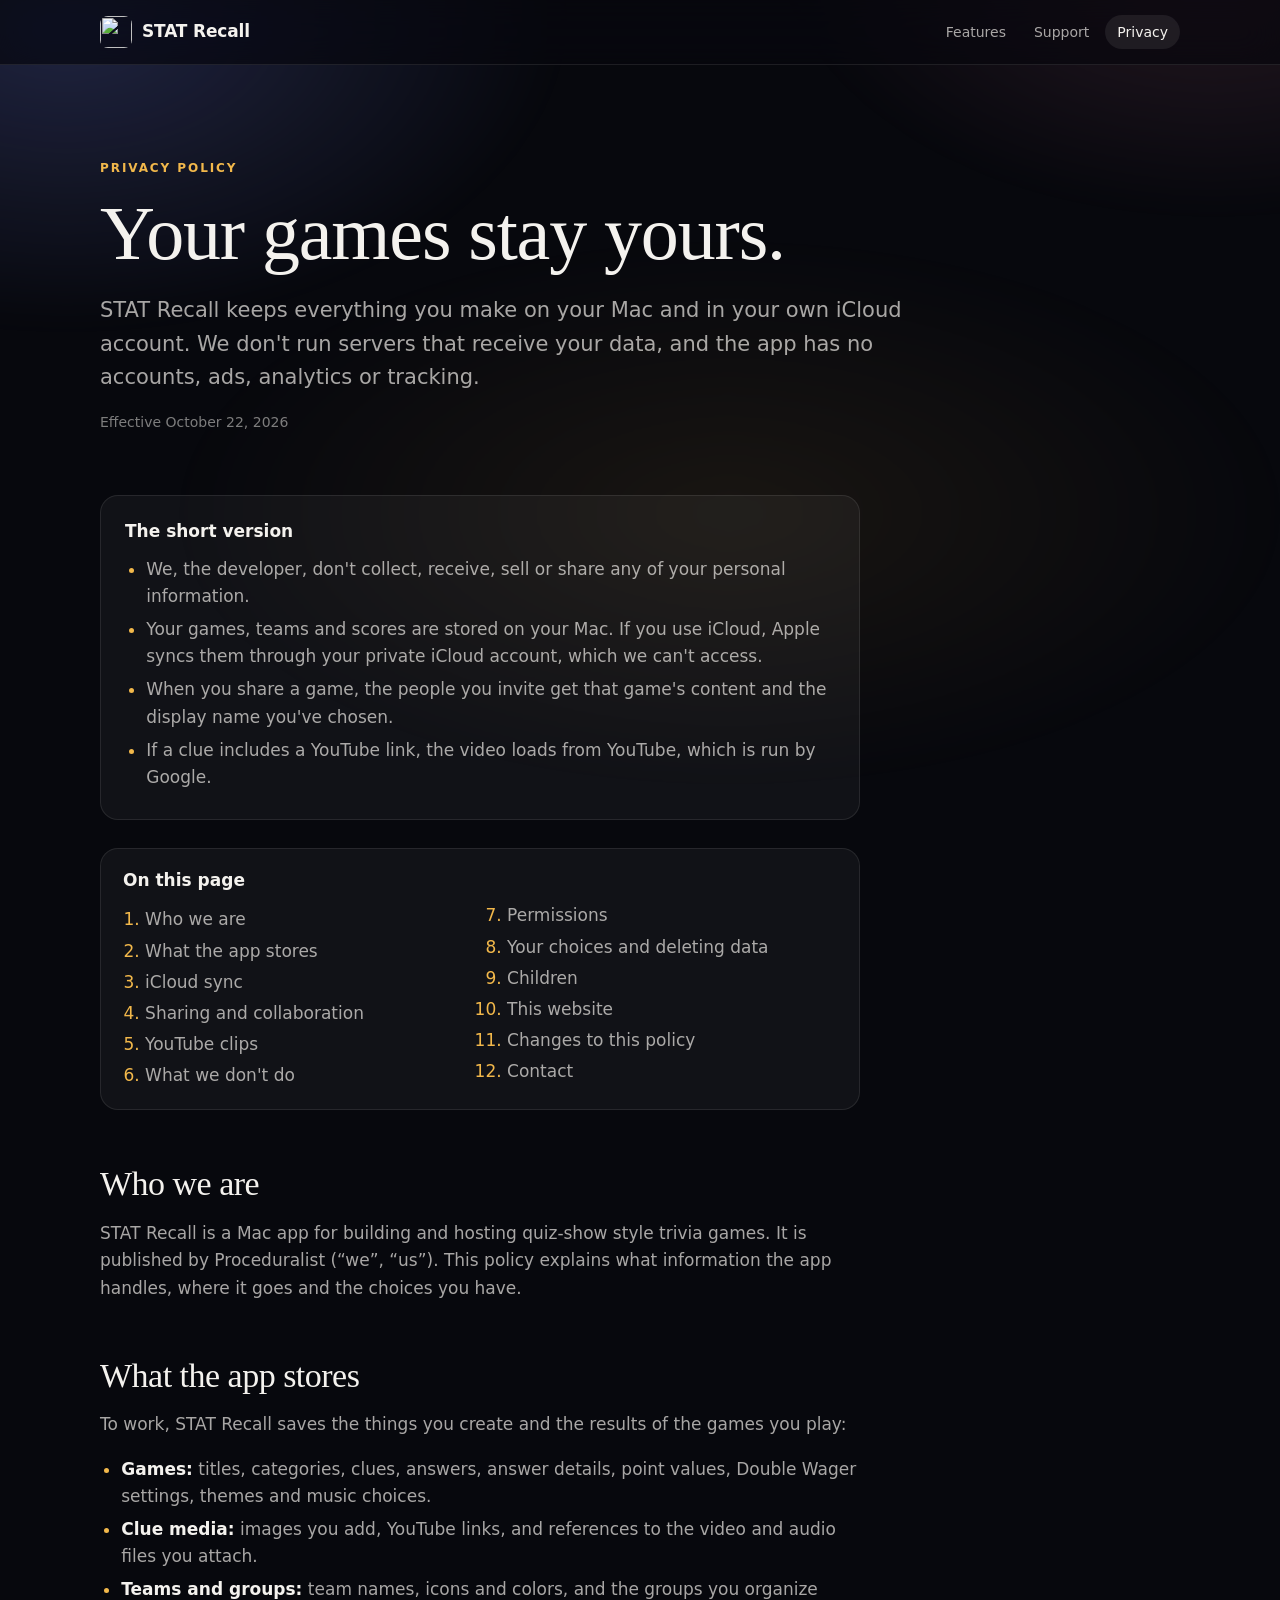
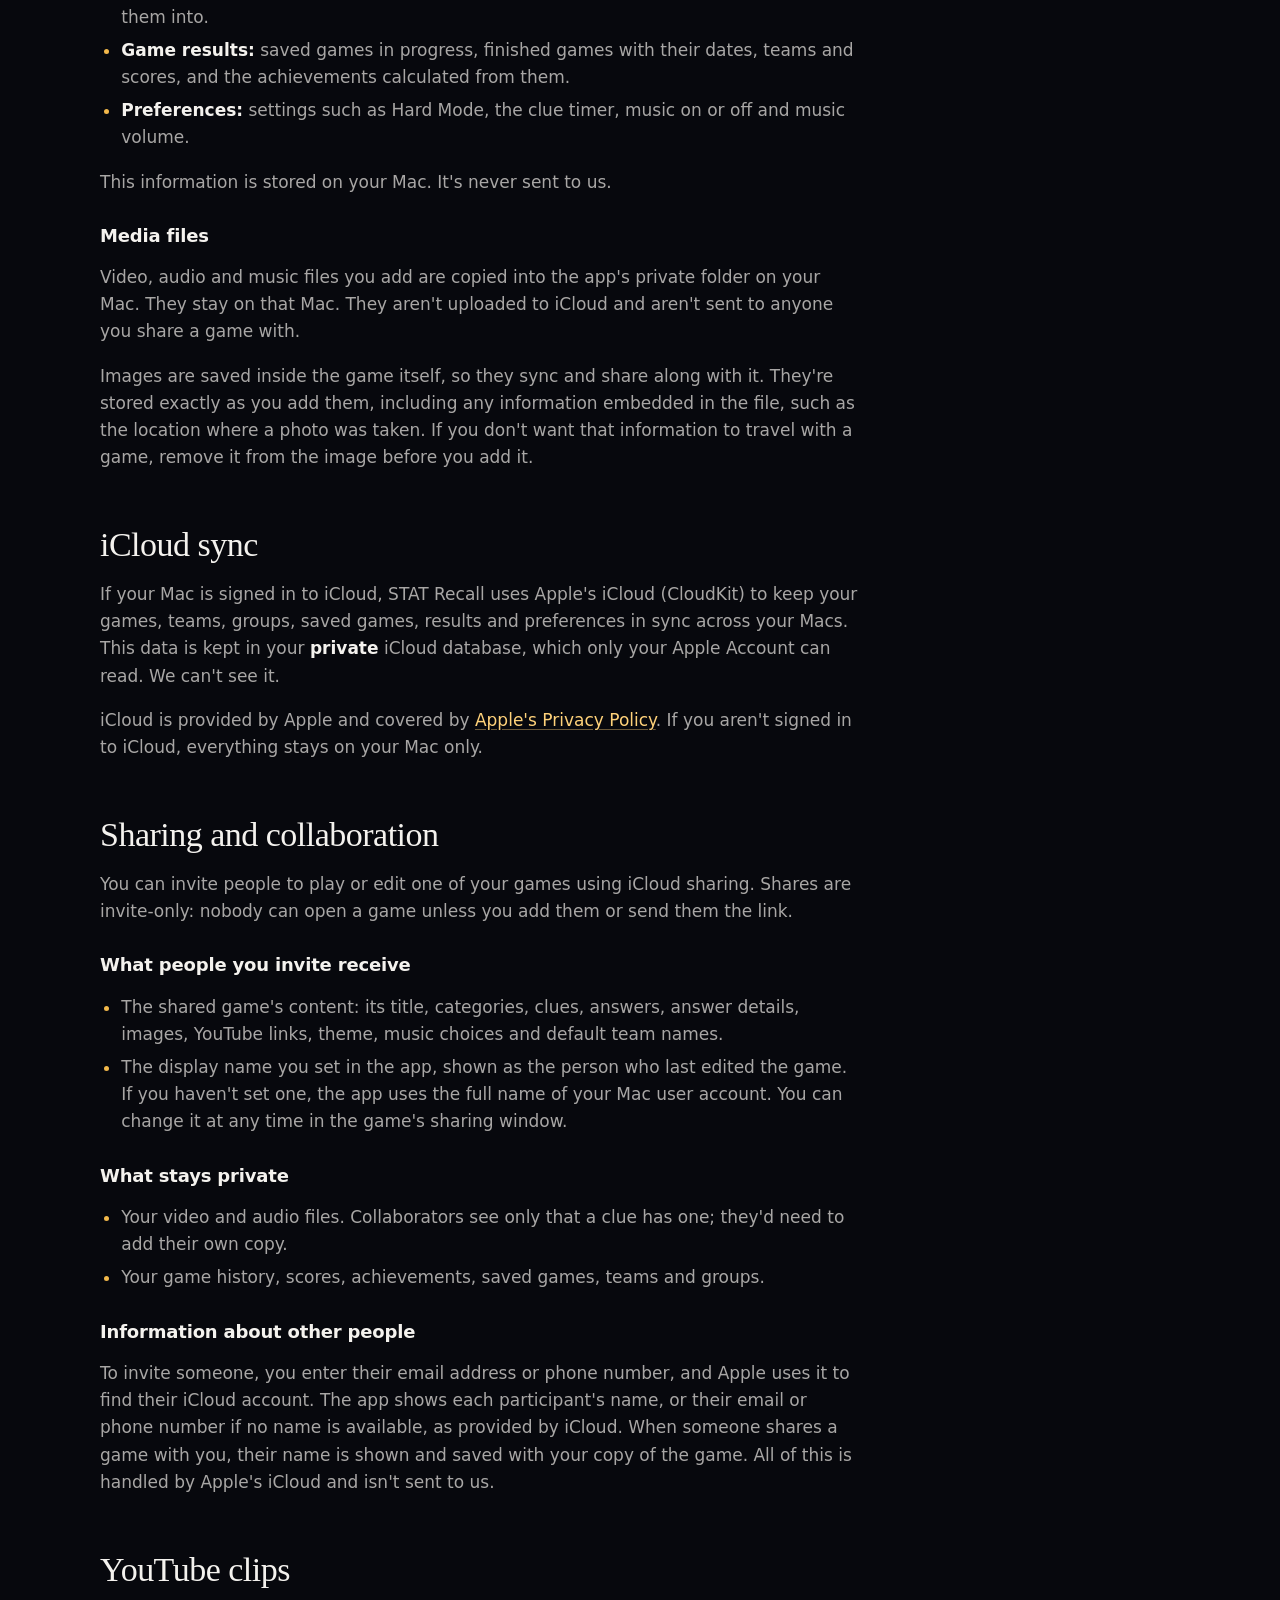
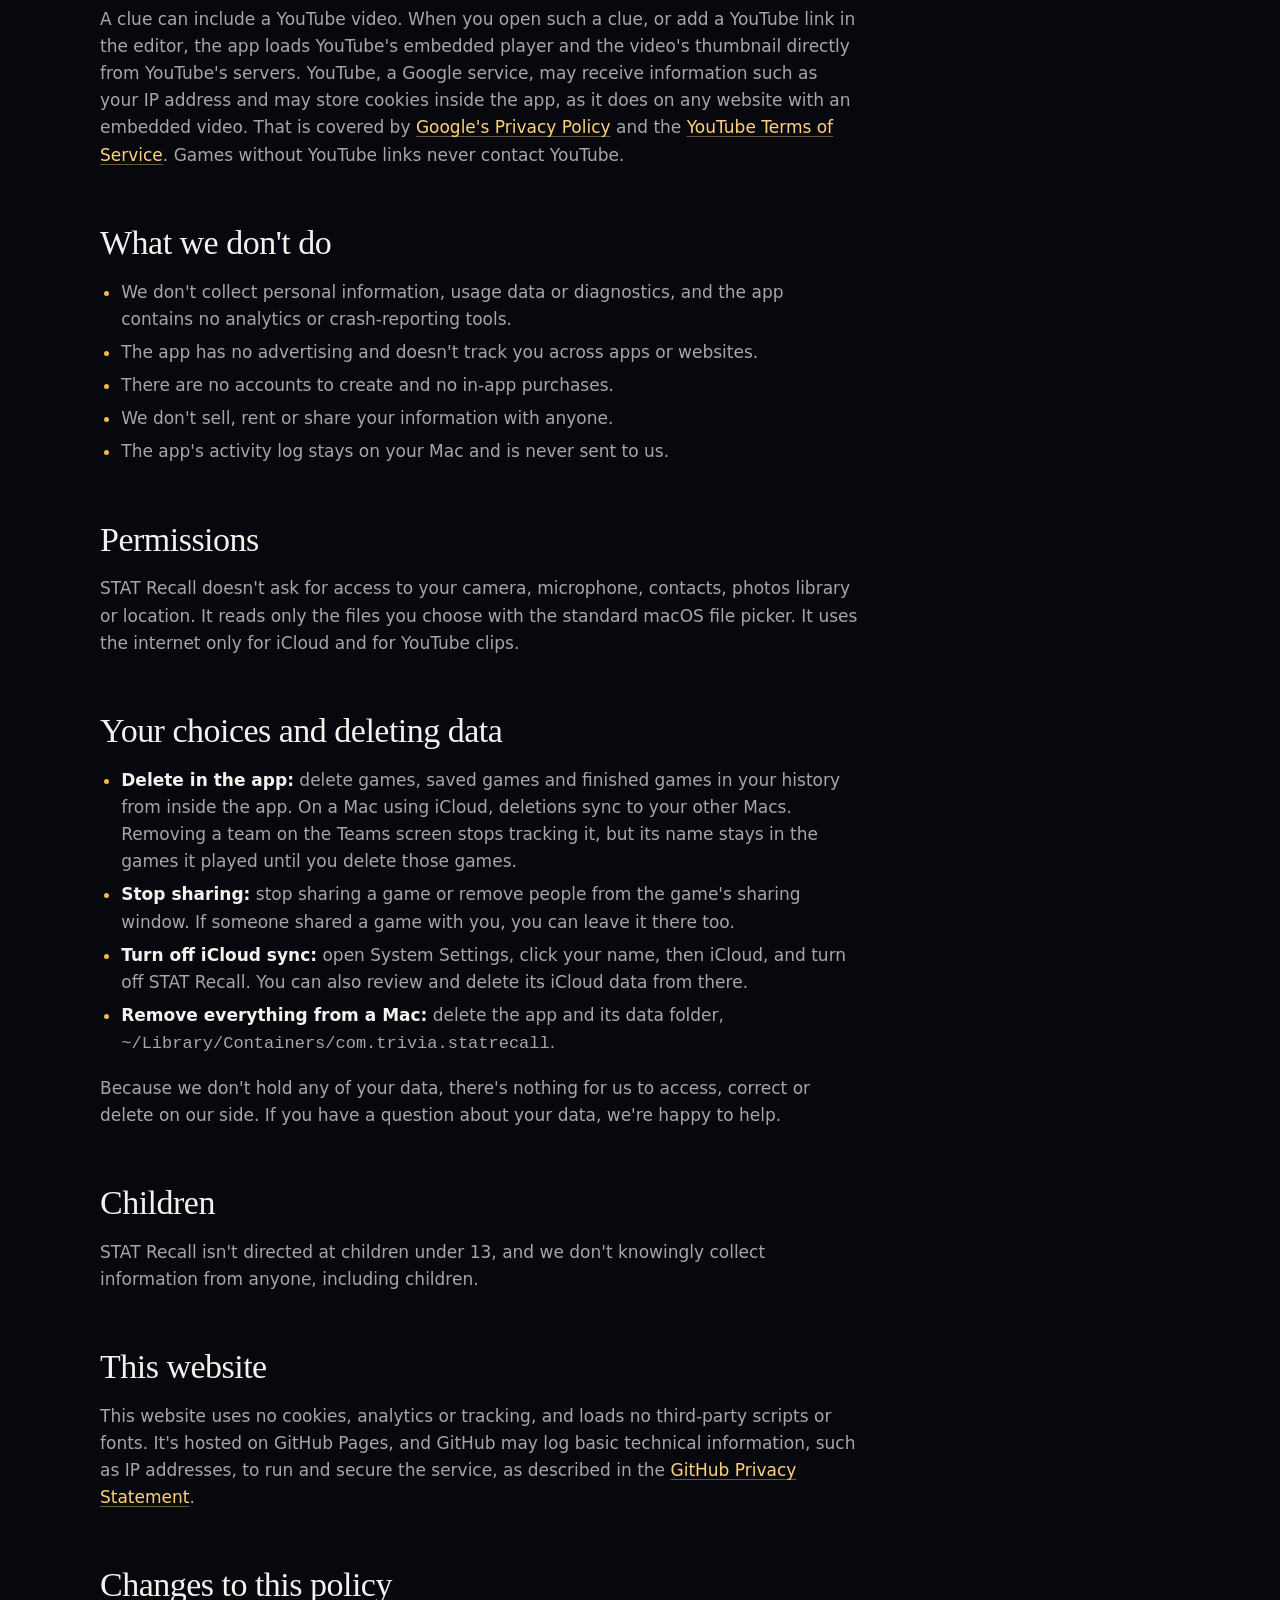
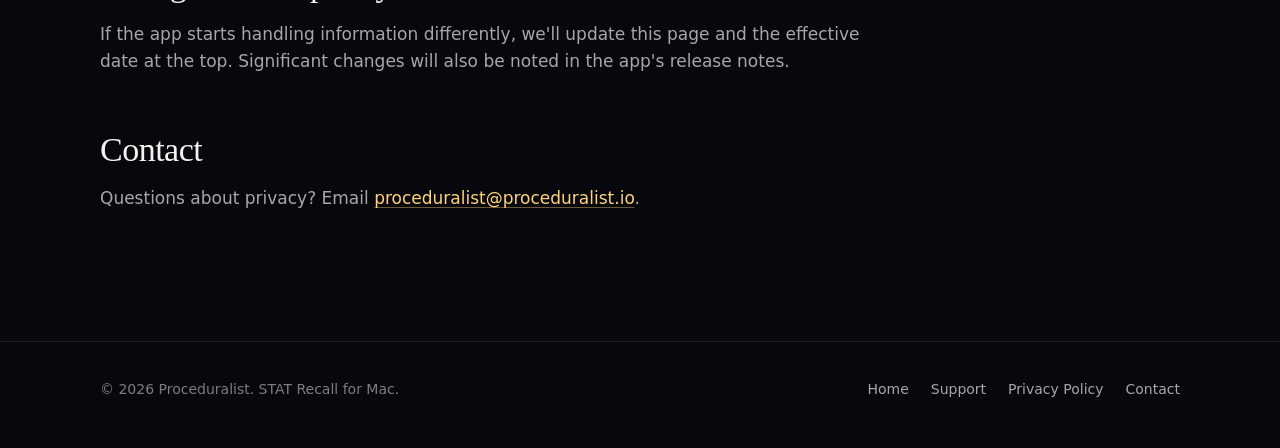
==== privacy.html @ 4f6326bd "Add files via upload" ====
<!doctype html>
<html lang="en">
<head>
  <meta charset="utf-8">
  <meta name="viewport" content="width=device-width, initial-scale=1">
  <title>Privacy Policy · STAT Recall</title>
  <meta name="description" content="How STAT Recall handles your games, teams and scores: stored on your Mac and in your own iCloud account, with no accounts, ads, analytics or tracking.">
  <meta name="theme-color" content="#07080d">
  <link rel="icon" href="images/icon-64.jpg" type="image/jpeg">
  <link rel="apple-touch-icon" href="images/icon-256.jpg">
  <link rel="stylesheet" href="styles.css">
</head>
<body>
  <a class="skip-link" href="#main">Skip to content</a>

  <header class="site-header">
    <div class="wrap">
      <a class="brand" href="index.html"><img src="images/icon-64.jpg" alt="" width="32" height="32">STAT Recall</a>
      <nav class="site-nav" aria-label="Main">
        <a class="nav-optional" href="index.html#features">Features</a>
        <a href="support.html">Support</a>
        <a href="privacy.html" aria-current="page">Privacy</a>
      </nav>
    </div>
  </header>

  <main id="main">
    <div class="wrap doc-hero">
      <p class="eyebrow">Privacy Policy</p>
      <h1>Your games stay yours.</h1>
      <p class="lede">STAT Recall keeps everything you make on your Mac and in your own iCloud account. We don't run servers that receive your data, and the app has no accounts, ads, analytics or tracking.</p>
      <p class="updated">Effective October 22, 2026</p>
    </div>

    <div class="wrap">
      <article class="doc">
        <div class="panel summary-box">
          <strong>The short version</strong>
          <ul>
            <li>We, the developer, don't collect, receive, sell or share any of your personal information.</li>
            <li>Your games, teams and scores are stored on your Mac. If you use iCloud, Apple syncs them through your private iCloud account, which we can't access.</li>
            <li>When you share a game, the people you invite get that game's content and the display name you've chosen.</li>
            <li>If a clue includes a YouTube link, the video loads from YouTube, which is run by Google.</li>
          </ul>
        </div>

        <nav class="panel toc" aria-label="On this page">
          <strong>On this page</strong>
          <ol>
            <li><a href="#who">Who we are</a></li>
            <li><a href="#stored">What the app stores</a></li>
            <li><a href="#icloud">iCloud sync</a></li>
            <li><a href="#sharing">Sharing and collaboration</a></li>
            <li><a href="#youtube">YouTube clips</a></li>
            <li><a href="#not-collected">What we don't do</a></li>
            <li><a href="#permissions">Permissions</a></li>
            <li><a href="#control">Your choices and deleting data</a></li>
            <li><a href="#children">Children</a></li>
            <li><a href="#website">This website</a></li>
            <li><a href="#changes">Changes to this policy</a></li>
            <li><a href="#contact">Contact</a></li>
          </ol>
        </nav>

        <h2 id="who">Who we are</h2>
        <p>STAT Recall is a Mac app for building and hosting quiz-show style trivia games. It is published by Proceduralist (“we”, “us”). This policy explains what information the app handles, where it goes and the choices you have.</p>

        <h2 id="stored">What the app stores</h2>
        <p>To work, STAT Recall saves the things you create and the results of the games you play:</p>
        <ul>
          <li><strong>Games:</strong> titles, categories, clues, answers, answer details, point values, Double Wager settings, themes and music choices.</li>
          <li><strong>Clue media:</strong> images you add, YouTube links, and references to the video and audio files you attach.</li>
          <li><strong>Teams and groups:</strong> team names, icons and colors, and the groups you organize them into.</li>
          <li><strong>Game results:</strong> saved games in progress, finished games with their dates, teams and scores, and the achievements calculated from them.</li>
          <li><strong>Preferences:</strong> settings such as Hard Mode, the clue timer, music on or off and music volume.</li>
        </ul>
        <p>This information is stored on your Mac. It's never sent to us.</p>

        <h3>Media files</h3>
        <p>Video, audio and music files you add are copied into the app's private folder on your Mac. They stay on that Mac. They aren't uploaded to iCloud and aren't sent to anyone you share a game with.</p>
        <p>Images are saved inside the game itself, so they sync and share along with it. They're stored exactly as you add them, including any information embedded in the file, such as the location where a photo was taken. If you don't want that information to travel with a game, remove it from the image before you add it.</p>

        <h2 id="icloud">iCloud sync</h2>
        <p>If your Mac is signed in to iCloud, STAT Recall uses Apple's iCloud (CloudKit) to keep your games, teams, groups, saved games, results and preferences in sync across your Macs. This data is kept in your <strong>private</strong> iCloud database, which only your Apple Account can read. We can't see it.</p>
        <p>iCloud is provided by Apple and covered by <a href="https://www.apple.com/legal/privacy/" rel="noopener">Apple's Privacy Policy</a>. If you aren't signed in to iCloud, everything stays on your Mac only.</p>

        <h2 id="sharing">Sharing and collaboration</h2>
        <p>You can invite people to play or edit one of your games using iCloud sharing. Shares are invite-only: nobody can open a game unless you add them or send them the link.</p>
        <h3>What people you invite receive</h3>
        <ul>
          <li>The shared game's content: its title, categories, clues, answers, answer details, images, YouTube links, theme, music choices and default team names.</li>
          <li>The display name you set in the app, shown as the person who last edited the game. If you haven't set one, the app uses the full name of your Mac user account. You can change it at any time in the game's sharing window.</li>
        </ul>
        <h3>What stays private</h3>
        <ul>
          <li>Your video and audio files. Collaborators see only that a clue has one; they'd need to add their own copy.</li>
          <li>Your game history, scores, achievements, saved games, teams and groups.</li>
        </ul>
        <h3>Information about other people</h3>
        <p>To invite someone, you enter their email address or phone number, and Apple uses it to find their iCloud account. The app shows each participant's name, or their email or phone number if no name is available, as provided by iCloud. When someone shares a game with you, their name is shown and saved with your copy of the game. All of this is handled by Apple's iCloud and isn't sent to us.</p>

        <h2 id="youtube">YouTube clips</h2>
        <p>A clue can include a YouTube video. When you open such a clue, or add a YouTube link in the editor, the app loads YouTube's embedded player and the video's thumbnail directly from YouTube's servers. YouTube, a Google service, may receive information such as your IP address and may store cookies inside the app, as it does on any website with an embedded video. That is covered by <a href="https://policies.google.com/privacy" rel="noopener">Google's Privacy Policy</a> and the <a href="https://www.youtube.com/t/terms" rel="noopener">YouTube Terms of Service</a>. Games without YouTube links never contact YouTube.</p>

        <h2 id="not-collected">What we don't do</h2>
        <ul>
          <li>We don't collect personal information, usage data or diagnostics, and the app contains no analytics or crash-reporting tools.</li>
          <li>The app has no advertising and doesn't track you across apps or websites.</li>
          <li>There are no accounts to create and no in-app purchases.</li>
          <li>We don't sell, rent or share your information with anyone.</li>
          <li>The app's activity log stays on your Mac and is never sent to us.</li>
        </ul>

        <h2 id="permissions">Permissions</h2>
        <p>STAT Recall doesn't ask for access to your camera, microphone, contacts, photos library or location. It reads only the files you choose with the standard macOS file picker. It uses the internet only for iCloud and for YouTube clips.</p>

        <h2 id="control">Your choices and deleting data</h2>
        <ul>
          <li><strong>Delete in the app:</strong> delete games, saved games and finished games in your history from inside the app. On a Mac using iCloud, deletions sync to your other Macs. Removing a team on the Teams screen stops tracking it, but its name stays in the games it played until you delete those games.</li>
          <li><strong>Stop sharing:</strong> stop sharing a game or remove people from the game's sharing window. If someone shared a game with you, you can leave it there too.</li>
          <li><strong>Turn off iCloud sync:</strong> open System Settings, click your name, then iCloud, and turn off STAT Recall. You can also review and delete its iCloud data from there.</li>
          <li><strong>Remove everything from a Mac:</strong> delete the app and its data folder, <code>~/Library/Containers/com.trivia.statrecall</code>.</li>
        </ul>
        <p>Because we don't hold any of your data, there's nothing for us to access, correct or delete on our side. If you have a question about your data, we're happy to help.</p>

        <h2 id="children">Children</h2>
        <p>STAT Recall isn't directed at children under 13, and we don't knowingly collect information from anyone, including children.</p>

        <h2 id="website">This website</h2>
        <p>This website uses no cookies, analytics or tracking, and loads no third-party scripts or fonts. It's hosted on GitHub Pages, and GitHub may log basic technical information, such as IP addresses, to run and secure the service, as described in the <a href="https://docs.github.com/site-policy/privacy-policies/github-general-privacy-statement" rel="noopener">GitHub Privacy Statement</a>.</p>

        <h2 id="changes">Changes to this policy</h2>
        <p>If the app starts handling information differently, we'll update this page and the effective date at the top. Significant changes will also be noted in the app's release notes.</p>

        <h2 id="contact">Contact</h2>
        <p>Questions about privacy? Email <a href="mailto:proceduralist@proceduralist.io">proceduralist@proceduralist.io</a>.</p>
      </article>
    </div>
  </main>

  <footer class="site-footer">
    <div class="wrap">
      <span>© 2026 Proceduralist. STAT Recall for Mac.</span>
      <nav class="footer-links" aria-label="Footer">
        <a href="index.html">Home</a>
        <a href="support.html">Support</a>
        <a href="privacy.html">Privacy Policy</a>
        <a href="mailto:proceduralist@proceduralist.io">Contact</a>
      </nav>
    </div>
  </footer>
</body>
</html>
---- styles.css ----
/* STAT Recall website — shared styles for index.html, privacy.html and support.html.
   "Midnight Glass", the app's own look: a near-black ground, ivory type, gold accents,
   a serif for display moments (New York on Apple devices) and the system sans for text. */

:root {
  --ink: #07080d;
  --ink-raised: #12141c;
  --ink-tile: #10203a;
  --ivory: #f4f2ee;
  --text-2: rgba(244, 242, 238, 0.68);
  --text-3: rgba(244, 242, 238, 0.5);
  --hairline: rgba(255, 255, 255, 0.09);
  --panel: rgba(255, 255, 255, 0.045);
  --panel-strong: rgba(255, 255, 255, 0.075);

  --gold: #f2b84b;
  --gold-light: #ffd27a;
  --gold-deep: #c98a1f;
  --on-gold: #16120a;
  --indigo: #7c8cff;
  --rose: #d9779f;
  --success: #4ade80;
  --danger: #f87171;

  /* Team palette, in seat order */
  --emerald: #4fb872;
  --team-indigo: #939eff;
  --team-rose: #e58bb0;
  --coral: #f0876a;
  --teal: #4cc9c0;
  --violet: #be92f6;
  --sky: #86d3f5;
  --lime: #c7de61;

  --font-display: ui-serif, "New York", "Iowan Old Style", "Palatino Linotype", Georgia, serif;
  --font-text: -apple-system, BlinkMacSystemFont, "SF Pro Text", system-ui, "Segoe UI", Roboto,
    "Helvetica Neue", Arial, sans-serif;
  --font-rounded: ui-rounded, "SF Pro Rounded", -apple-system, system-ui, sans-serif;

  --radius-s: 12px;
  --radius-m: 18px;
  --radius-l: 28px;
  --gutter: clamp(16px, 4vw, 40px);
  --max: 1160px;

  color-scheme: dark;
}

*,
*::before,
*::after {
  box-sizing: border-box;
}

html {
  -webkit-text-size-adjust: 100%;
  scroll-behavior: smooth;
}

body {
  margin: 0;
  background: var(--ink);
  color: var(--ivory);
  font-family: var(--font-text);
  font-size: 17px;
  line-height: 1.6;
  -webkit-font-smoothing: antialiased;
  overflow-x: hidden;
}

/* Ambient aurora behind every page, like the app's Home screen */
body::before {
  content: "";
  position: fixed;
  inset: -20vh -20vw auto;
  height: 110vh;
  background:
    radial-gradient(40% 45% at 18% 20%, rgba(124, 140, 255, 0.22), transparent 70%),
    radial-gradient(35% 40% at 82% 12%, rgba(217, 119, 159, 0.16), transparent 70%),
    radial-gradient(45% 40% at 55% 70%, rgba(242, 184, 75, 0.08), transparent 70%);
  filter: blur(10px);
  pointer-events: none;
  z-index: -1;
}

img {
  max-width: 100%;
  display: block;
}

a {
  color: var(--gold-light);
  text-decoration-color: rgba(255, 210, 122, 0.4);
  text-underline-offset: 3px;
}

a:hover {
  text-decoration-color: currentColor;
}

:focus-visible {
  outline: 2px solid var(--gold-light);
  outline-offset: 3px;
  border-radius: 6px;
}

.skip-link {
  position: absolute;
  left: -999px;
  top: 8px;
  background: var(--gold);
  color: var(--on-gold);
  padding: 8px 14px;
  border-radius: 999px;
  font-weight: 600;
  z-index: 100;
}

.skip-link:focus {
  left: 16px;
}

.wrap {
  width: 100%;
  max-width: var(--max);
  margin: 0 auto;
  padding: 0 var(--gutter);
}

/* ---------- Header ---------- */

.site-header {
  position: sticky;
  top: 0;
  z-index: 50;
  background: rgba(7, 8, 13, 0.72);
  backdrop-filter: saturate(160%) blur(18px);
  -webkit-backdrop-filter: saturate(160%) blur(18px);
  border-bottom: 1px solid var(--hairline);
}

.site-header .wrap {
  display: flex;
  align-items: center;
  justify-content: space-between;
  gap: 16px;
  min-height: 64px;
}

.brand {
  display: inline-flex;
  align-items: center;
  gap: 10px;
  color: var(--ivory);
  text-decoration: none;
  font-weight: 650;
  font-size: 17px;
  letter-spacing: -0.01em;
  flex-shrink: 0;
}

.brand img {
  width: 32px;
  height: 32px;
  border-radius: 8px;
}

.site-nav {
  display: flex;
  gap: 4px;
  flex-wrap: wrap;
  justify-content: flex-end;
}

.site-nav a {
  color: var(--text-2);
  text-decoration: none;
  font-size: 14px;
  font-weight: 500;
  padding: 6px 12px;
  border-radius: 999px;
  transition: color 0.2s, background 0.2s;
}

.site-nav a:hover,
.site-nav a[aria-current="page"] {
  color: var(--ivory);
  background: var(--panel-strong);
}

@media (max-width: 640px) {
  .site-nav .nav-optional {
    display: none;
  }
  .site-nav a {
    padding: 6px 9px;
  }
}

/* ---------- Type ---------- */

.eyebrow {
  display: inline-block;
  font-size: 12px;
  font-weight: 650;
  letter-spacing: 0.16em;
  text-transform: uppercase;
  color: var(--gold);
  margin: 0 0 14px;
}

h1,
h2,
h3 {
  font-family: var(--font-display);
  font-weight: 400;
  letter-spacing: -0.015em;
  line-height: 1.08;
  margin: 0;
}

h1 {
  font-size: clamp(42px, 7vw, 76px);
}

h2 {
  font-size: clamp(32px, 4.6vw, 50px);
}

h3 {
  font-family: var(--font-text);
  font-weight: 650;
  font-size: 18px;
  letter-spacing: -0.01em;
  line-height: 1.3;
}

.lede {
  font-size: clamp(18px, 2.1vw, 21px);
  color: var(--text-2);
  max-width: 40em;
  margin: 20px 0 0;
}

.muted {
  color: var(--text-2);
}

.gold-text {
  background: linear-gradient(180deg, var(--gold-light), var(--gold));
  -webkit-background-clip: text;
  background-clip: text;
  color: transparent;
}

/* ---------- Buttons ---------- */

.actions {
  display: flex;
  flex-wrap: wrap;
  gap: 12px;
  margin-top: 32px;
}

.btn {
  display: inline-flex;
  align-items: center;
  justify-content: center;
  gap: 8px;
  min-height: 48px;
  padding: 0 24px;
  border-radius: 999px;
  font-weight: 600;
  font-size: 16px;
  text-decoration: none;
  transition: transform 0.15s, box-shadow 0.2s, background 0.2s;
}

.btn:active {
  transform: scale(0.98);
}

.btn-primary {
  background: linear-gradient(180deg, var(--gold-light), var(--gold));
  color: var(--on-gold);
  box-shadow: 0 8px 28px rgba(242, 184, 75, 0.28), inset 0 1px 0 rgba(255, 255, 255, 0.45);
}

.btn-primary:hover {
  box-shadow: 0 10px 34px rgba(242, 184, 75, 0.4), inset 0 1px 0 rgba(255, 255, 255, 0.45);
}

.btn-glass {
  background: var(--panel-strong);
  color: var(--ivory);
  border: 1px solid var(--hairline);
}

.btn-glass:hover {
  background: rgba(255, 255, 255, 0.11);
}

.meta-line {
  margin-top: 18px;
  font-size: 14px;
  color: var(--text-3);
}

/* ---------- Sections ---------- */

section {
  padding: clamp(64px, 9vw, 112px) 0;
}

.section-head {
  max-width: 44em;
  margin-bottom: clamp(32px, 5vw, 56px);
}

.divider {
  border: 0;
  border-top: 1px solid var(--hairline);
  margin: 0;
}

.panel {
  background: var(--panel);
  border: 1px solid var(--hairline);
  border-radius: var(--radius-m);
}

/* ---------- Hero ---------- */

.hero {
  padding-top: clamp(48px, 8vw, 96px);
  padding-bottom: clamp(56px, 8vw, 96px);
}

.hero-grid {
  display: grid;
  grid-template-columns: minmax(0, 1fr);
  gap: clamp(40px, 6vw, 64px);
  align-items: center;
}

.hero-icon {
  width: 88px;
  height: 88px;
  border-radius: 22px;
  margin-bottom: 28px;
  box-shadow: 0 16px 48px rgba(124, 140, 255, 0.35);
}

@media (min-width: 980px) {
  .hero-grid {
    grid-template-columns: minmax(0, 0.9fr) minmax(0, 1.1fr);
  }
}

/* ---------- The board illustration ---------- */

.board {
  position: relative;
  margin: 0;
  border-radius: var(--radius-l);
  padding: clamp(14px, 2.4vw, 26px);
  background:
    radial-gradient(80% 60% at 20% 0%, rgba(40, 80, 140, 0.55), transparent 70%),
    linear-gradient(160deg, #0d1a2e, #07080d 70%);
  border: 1px solid var(--hairline);
  box-shadow: 0 40px 100px rgba(0, 0, 0, 0.55), 0 0 0 1px rgba(255, 255, 255, 0.03) inset;
}

.board-title {
  font-family: var(--font-display);
  text-align: center;
  font-size: clamp(18px, 2.6vw, 28px);
  margin: 2px 0 clamp(10px, 1.6vw, 16px);
}

.board-grid {
  display: grid;
  grid-template-columns: repeat(4, minmax(0, 1fr));
  gap: clamp(5px, 0.9vw, 9px);
}

.board-cat {
  display: flex;
  align-items: flex-end;
  justify-content: center;
  text-align: center;
  min-height: 2.6em;
  font-size: clamp(8px, 1.05vw, 11.5px);
  font-weight: 700;
  letter-spacing: 0.08em;
  text-transform: uppercase;
  line-height: 1.25;
  padding-bottom: 4px;
}

.tile {
  display: grid;
  place-items: center;
  aspect-ratio: 16 / 9;
  border-radius: clamp(6px, 1vw, 12px);
  background: linear-gradient(180deg, #17304f, #0e1c33);
  border: 1px solid rgba(255, 255, 255, 0.08);
  font-family: var(--font-rounded);
  font-weight: 800;
  font-size: clamp(13px, 2.3vw, 26px);
  color: var(--gold);
  text-shadow: 0 1px 10px rgba(242, 184, 75, 0.35);
}

.tile.played {
  color: rgba(244, 242, 238, 0.22);
  text-shadow: none;
  background: linear-gradient(180deg, #111c2e, #0b1424);
}

.dock {
  display: flex;
  justify-content: center;
  flex-wrap: wrap;
  gap: 8px;
  margin: clamp(12px, 2vw, 20px) auto 0;
}

.dock-team {
  display: flex;
  align-items: center;
  gap: 8px;
  padding: 6px 14px 6px 6px;
  border-radius: 999px;
  background: rgba(255, 255, 255, 0.06);
  border: 1px solid var(--hairline);
}

.dock-team.up {
  border-color: rgba(242, 184, 75, 0.7);
  background: rgba(242, 184, 75, 0.1);
  box-shadow: 0 0 22px rgba(242, 184, 75, 0.18);
}

.badge {
  display: grid;
  place-items: center;
  flex-shrink: 0;
  width: 32px;
  height: 32px;
  border-radius: 50%;
  font-size: 17px;
  line-height: 1;
  background: var(--c, var(--emerald));
  box-shadow: inset 0 1px 0 rgba(255, 255, 255, 0.35), 0 4px 14px color-mix(in srgb, var(--c, var(--emerald)) 45%, transparent);
}

.dock-text {
  display: flex;
  flex-direction: column;
  gap: 2px;
}

.dock-name {
  font-size: 11px;
  color: var(--text-2);
  line-height: 1.1;
}

.dock-score {
  font-family: var(--font-rounded);
  font-weight: 800;
  font-size: 15px;
  line-height: 1.15;
}

.up-chip {
  font-size: 8.5px;
  font-weight: 800;
  letter-spacing: 0.12em;
  color: var(--on-gold);
  background: var(--gold);
  padding: 2px 6px;
  border-radius: 999px;
  margin-left: 2px;
}

@media (max-width: 480px) {
  .dock-team {
    padding-right: 10px;
  }
  .dock-team .badge {
    width: 26px;
    height: 26px;
    font-size: 14px;
  }
  .dock-score {
    font-size: 13px;
  }
  .up-chip {
    display: none;
  }
}

/* ---------- Features ---------- */

.feature-grid {
  display: grid;
  grid-template-columns: repeat(auto-fill, minmax(min(100%, 300px), 1fr));
  gap: 16px;
}

.feature {
  padding: 26px 24px 24px;
}

.feature-icon {
  display: grid;
  place-items: center;
  width: 44px;
  height: 44px;
  border-radius: 12px;
  margin-bottom: 18px;
  color: var(--accent, var(--gold));
  background: color-mix(in srgb, var(--accent, var(--gold)) 14%, transparent);
  border: 1px solid color-mix(in srgb, var(--accent, var(--gold)) 30%, transparent);
}

.feature-icon svg {
  width: 22px;
  height: 22px;
}

.feature p {
  margin: 8px 0 0;
  color: var(--text-2);
  font-size: 15.5px;
}

/* ---------- Steps ---------- */

.steps {
  display: grid;
  grid-template-columns: repeat(auto-fit, minmax(min(100%, 230px), 1fr));
  gap: 16px;
  counter-reset: step;
  list-style: none;
  padding: 0;
  margin: 0;
}

.steps li {
  position: relative;
  padding: 24px;
}

.steps li::before {
  counter-increment: step;
  content: counter(step);
  display: grid;
  place-items: center;
  width: 30px;
  height: 30px;
  border-radius: 50%;
  margin-bottom: 16px;
  font-weight: 700;
  font-size: 14px;
  color: var(--on-gold);
  background: linear-gradient(180deg, var(--gold-light), var(--gold));
}

.steps p {
  margin: 8px 0 0;
  color: var(--text-2);
  font-size: 15.5px;
}

/* ---------- Split feature rows ---------- */

.split {
  display: grid;
  grid-template-columns: minmax(0, 1fr);
  gap: clamp(28px, 5vw, 64px);
  align-items: center;
}

@media (min-width: 900px) {
  .split {
    grid-template-columns: minmax(0, 1fr) minmax(0, 1fr);
  }
  .split.flip > :first-child {
    order: 2;
  }
}

.checklist {
  list-style: none;
  padding: 0;
  margin: 24px 0 0;
  display: grid;
  gap: 12px;
}

.checklist li {
  position: relative;
  padding-left: 30px;
  color: var(--text-2);
}

.checklist li::before {
  content: "";
  position: absolute;
  left: 0;
  top: 0.35em;
  width: 18px;
  height: 18px;
  border-radius: 50%;
  background: rgba(74, 222, 128, 0.16)
    url("data:image/svg+xml,%3Csvg xmlns='http://www.w3.org/2000/svg' viewBox='0 0 16 16'%3E%3Cpath d='M4 8.4l2.6 2.5L12 5.3' fill='none' stroke='%234ADE80' stroke-width='2' stroke-linecap='round' stroke-linejoin='round'/%3E%3C/svg%3E")
    center / 12px no-repeat;
}

.checklist strong {
  color: var(--ivory);
  font-weight: 600;
}

/* Milestones */

.milestones {
  padding: clamp(20px, 3vw, 28px);
  display: grid;
  gap: 18px;
}

.milestone-row {
  display: grid;
  gap: 10px;
}

.milestone-label {
  font-size: 12px;
  font-weight: 650;
  letter-spacing: 0.14em;
  text-transform: uppercase;
  color: var(--text-3);
}

.chips {
  display: flex;
  flex-wrap: wrap;
  gap: 8px;
}

.chip {
  display: inline-flex;
  align-items: center;
  gap: 6px;
  padding: 6px 12px;
  border-radius: 999px;
  font-size: 13.5px;
  font-weight: 600;
  background: var(--panel-strong);
  border: 1px solid var(--hairline);
  white-space: nowrap;
}

.chip.earned {
  color: var(--gold-light);
  border-color: rgba(242, 184, 75, 0.45);
  background: rgba(242, 184, 75, 0.1);
}

.toast {
  display: flex;
  align-items: center;
  gap: 12px;
  padding: 14px 18px;
  border-radius: 999px;
  background: rgba(18, 20, 28, 0.9);
  border: 1px solid var(--hairline);
  box-shadow: 0 18px 40px rgba(0, 0, 0, 0.45);
  font-weight: 600;
  font-size: 15px;
  width: fit-content;
  max-width: 100%;
}

.toast .trophy {
  color: var(--gold);
  flex-shrink: 0;
}

/* Sharing card */

.share-card {
  padding: clamp(20px, 3vw, 28px);
  display: grid;
  gap: 14px;
}

.person {
  display: flex;
  align-items: center;
  gap: 12px;
  padding: 10px 12px;
  border-radius: var(--radius-s);
  background: rgba(255, 255, 255, 0.035);
}

.person .avatar {
  display: grid;
  place-items: center;
  width: 34px;
  height: 34px;
  border-radius: 50%;
  font-weight: 700;
  font-size: 13px;
  color: var(--ink);
  background: var(--c, var(--indigo));
  flex-shrink: 0;
}

.person .who {
  flex: 1;
  min-width: 0;
  font-size: 14.5px;
}

.person .who span {
  display: block;
  color: var(--text-3);
  font-size: 12.5px;
}

.role {
  font-size: 12px;
  font-weight: 600;
  color: var(--text-2);
  padding: 3px 10px;
  border-radius: 999px;
  border: 1px solid var(--hairline);
}

/* Promise strip */

.promise {
  display: grid;
  grid-template-columns: repeat(auto-fit, minmax(min(100%, 220px), 1fr));
  gap: 16px;
}

.promise .panel {
  padding: 22px 22px;
}

.promise strong {
  display: block;
  font-size: 17px;
  margin-bottom: 4px;
}

.promise p {
  margin: 0;
  color: var(--text-2);
  font-size: 15px;
}

/* CTA band */

.cta {
  text-align: center;
  padding: clamp(40px, 6vw, 64px) var(--gutter);
  border-radius: var(--radius-l);
  background:
    radial-gradient(60% 80% at 50% 0%, rgba(242, 184, 75, 0.14), transparent 70%),
    var(--panel);
  border: 1px solid var(--hairline);
}

.cta .actions {
  justify-content: center;
}

.cta .lede {
  margin-left: auto;
  margin-right: auto;
}

/* ---------- Document pages (privacy, support) ---------- */

.doc-hero {
  padding-top: clamp(48px, 8vw, 88px);
  padding-bottom: clamp(24px, 4vw, 40px);
}

.doc {
  max-width: 760px;
  padding-bottom: clamp(64px, 9vw, 112px);
}

.doc h2 {
  font-size: clamp(26px, 3.4vw, 34px);
  margin: 56px 0 14px;
  scroll-margin-top: 88px;
}

.doc h3 {
  margin: 28px 0 8px;
}

.doc p,
.doc li {
  color: var(--text-2);
}

.doc strong {
  color: var(--ivory);
  font-weight: 600;
}

.doc ul {
  padding-left: 1.25em;
}

.doc li {
  margin: 6px 0;
}

.doc li::marker {
  color: var(--gold);
}

.summary-box {
  padding: 22px 24px;
  margin-top: 8px;
}

.summary-box ul {
  margin: 10px 0 0;
}

.toc {
  padding: 18px 22px;
  margin: 28px 0 0;
}

.toc ol {
  margin: 8px 0 0;
  padding-left: 1.3em;
  columns: 2 220px;
  column-gap: 32px;
}

.toc li {
  margin: 4px 0;
  break-inside: avoid;
}

.toc a {
  color: var(--text-2);
  text-decoration: none;
}

.toc a:hover {
  color: var(--ivory);
}

.updated {
  color: var(--text-3);
  font-size: 14px;
  margin-top: 16px;
}

/* Support */

.contact-card {
  display: grid;
  gap: 18px;
  padding: clamp(22px, 3.5vw, 32px);
  margin-top: 8px;
  background:
    radial-gradient(70% 90% at 0% 0%, rgba(242, 184, 75, 0.12), transparent 70%),
    var(--panel);
}

.contact-card .email {
  font-family: var(--font-display);
  font-size: clamp(20px, 3.4vw, 30px);
  word-break: break-word;
}

.contact-card .email a {
  color: var(--ivory);
  text-decoration: none;
}

.contact-card .email a:hover {
  color: var(--gold-light);
}

.faq {
  display: grid;
  gap: 10px;
  margin-top: 18px;
}

.faq details {
  background: var(--panel);
  border: 1px solid var(--hairline);
  border-radius: var(--radius-s);
  padding: 0 20px;
}

.faq details[open] {
  background: var(--panel-strong);
}

.faq summary {
  cursor: pointer;
  list-style: none;
  padding: 16px 28px 16px 0;
  position: relative;
  font-weight: 600;
  color: var(--ivory);
}

.faq summary::-webkit-details-marker {
  display: none;
}

.faq summary::after {
  content: "";
  position: absolute;
  right: 2px;
  top: 50%;
  width: 9px;
  height: 9px;
  border-right: 2px solid var(--text-3);
  border-bottom: 2px solid var(--text-3);
  transform: translateY(-70%) rotate(45deg);
  transition: transform 0.2s;
}

.faq details[open] summary::after {
  transform: translateY(-30%) rotate(-135deg);
}

.faq details > div {
  padding: 0 0 16px;
}

.faq details p {
  margin: 0 0 10px;
}

kbd {
  font-family: var(--font-text);
  font-size: 0.85em;
  padding: 1px 7px;
  border-radius: 6px;
  border: 1px solid var(--hairline);
  background: rgba(255, 255, 255, 0.07);
  color: var(--ivory);
  white-space: nowrap;
}

.shortcuts {
  width: 100%;
  border-collapse: collapse;
  margin-top: 8px;
  font-size: 15px;
}

.shortcuts td {
  padding: 10px 0;
  border-bottom: 1px solid var(--hairline);
  color: var(--text-2);
  vertical-align: top;
}

.shortcuts td:last-child {
  text-align: right;
  padding-left: 16px;
}

/* ---------- Footer ---------- */

.site-footer {
  border-top: 1px solid var(--hairline);
  padding: 36px 0 48px;
  font-size: 14px;
  color: var(--text-3);
}

.site-footer .wrap {
  display: flex;
  flex-wrap: wrap;
  gap: 16px 32px;
  align-items: center;
  justify-content: space-between;
}

.footer-links {
  display: flex;
  flex-wrap: wrap;
  gap: 8px 22px;
}

.footer-links a {
  color: var(--text-2);
  text-decoration: none;
}

.footer-links a:hover {
  color: var(--ivory);
}

/* ---------- Motion ---------- */

@media (prefers-reduced-motion: no-preference) {
  .rise {
    animation: rise 0.8s cubic-bezier(0.2, 0.8, 0.2, 1) both;
  }
  .rise.d1 { animation-delay: 0.08s; }
  .rise.d2 { animation-delay: 0.16s; }
  .rise.d3 { animation-delay: 0.24s; }

  @keyframes rise {
    from {
      opacity: 0;
      transform: translateY(14px);
      filter: blur(4px);
    }
    to {
      opacity: 1;
      transform: none;
      filter: none;
    }
  }
}

@media (prefers-reduced-motion: reduce) {
  html {
    scroll-behavior: auto;
  }
}
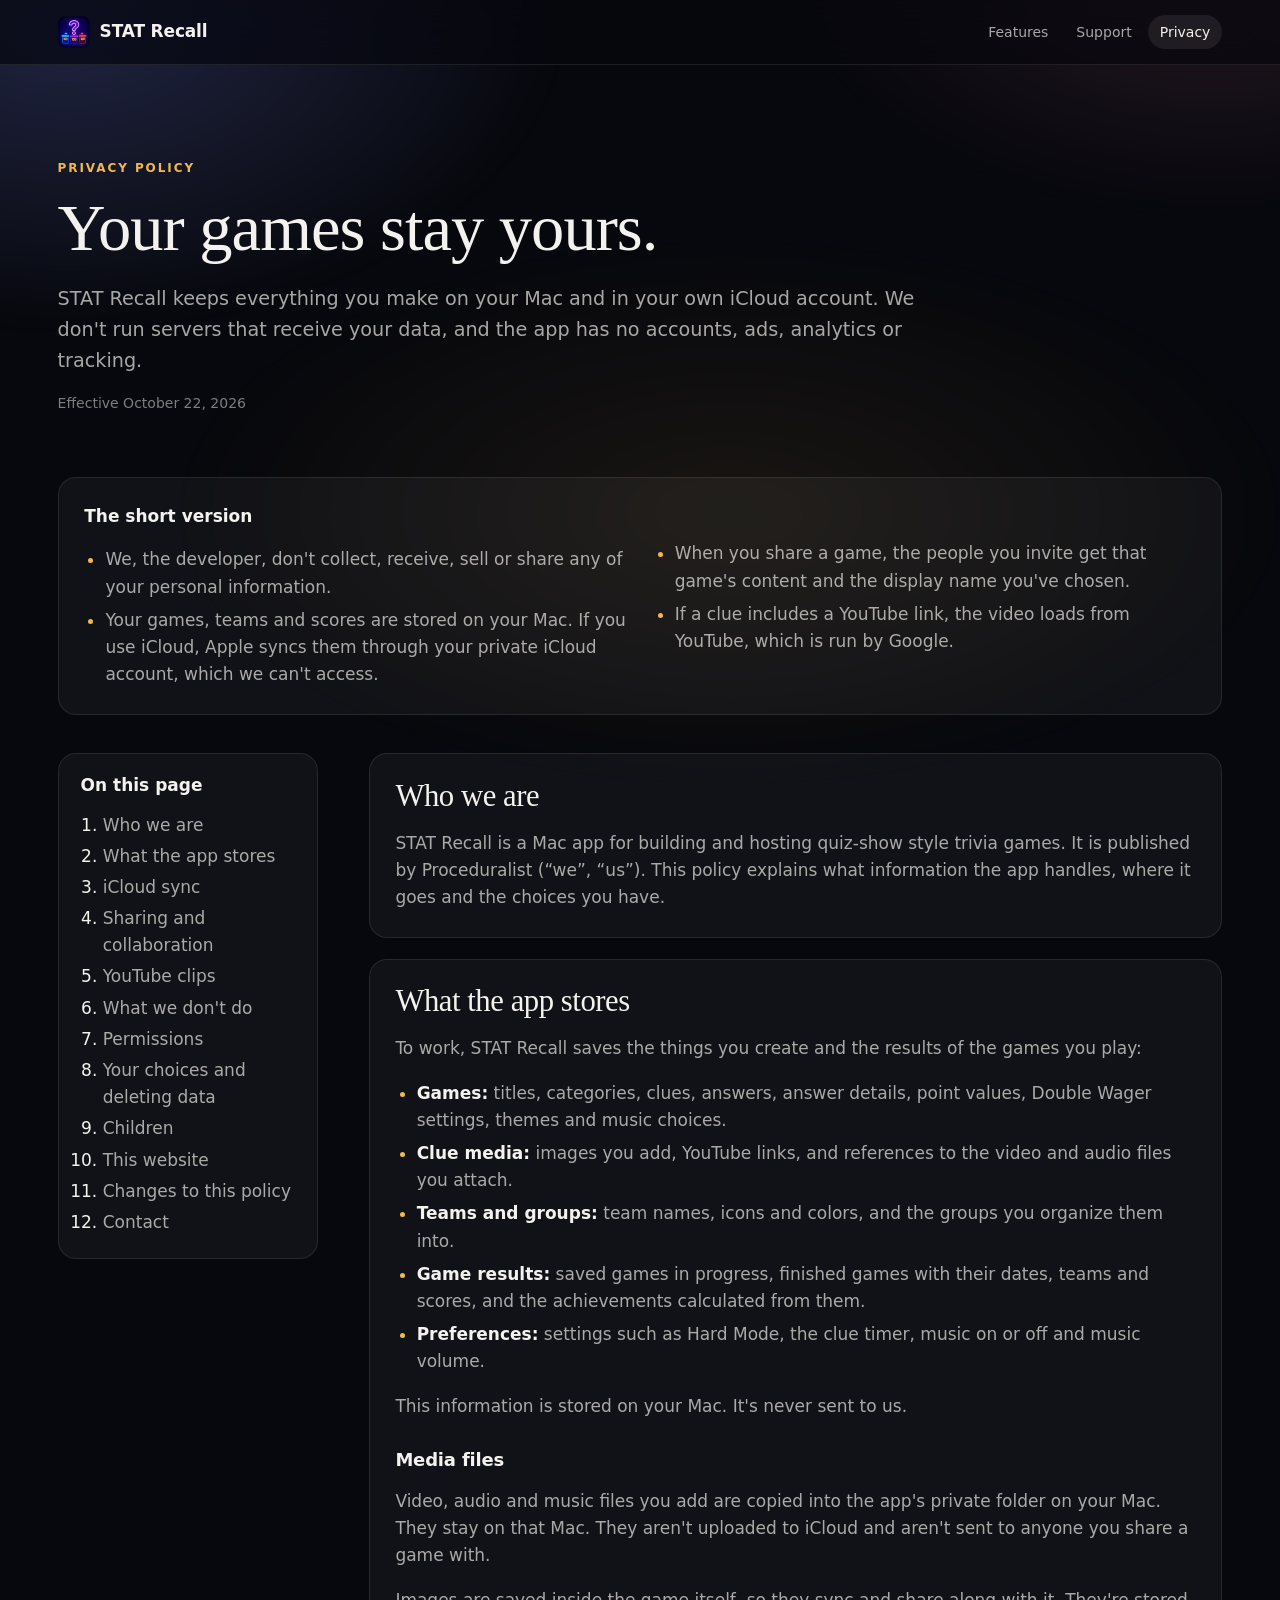
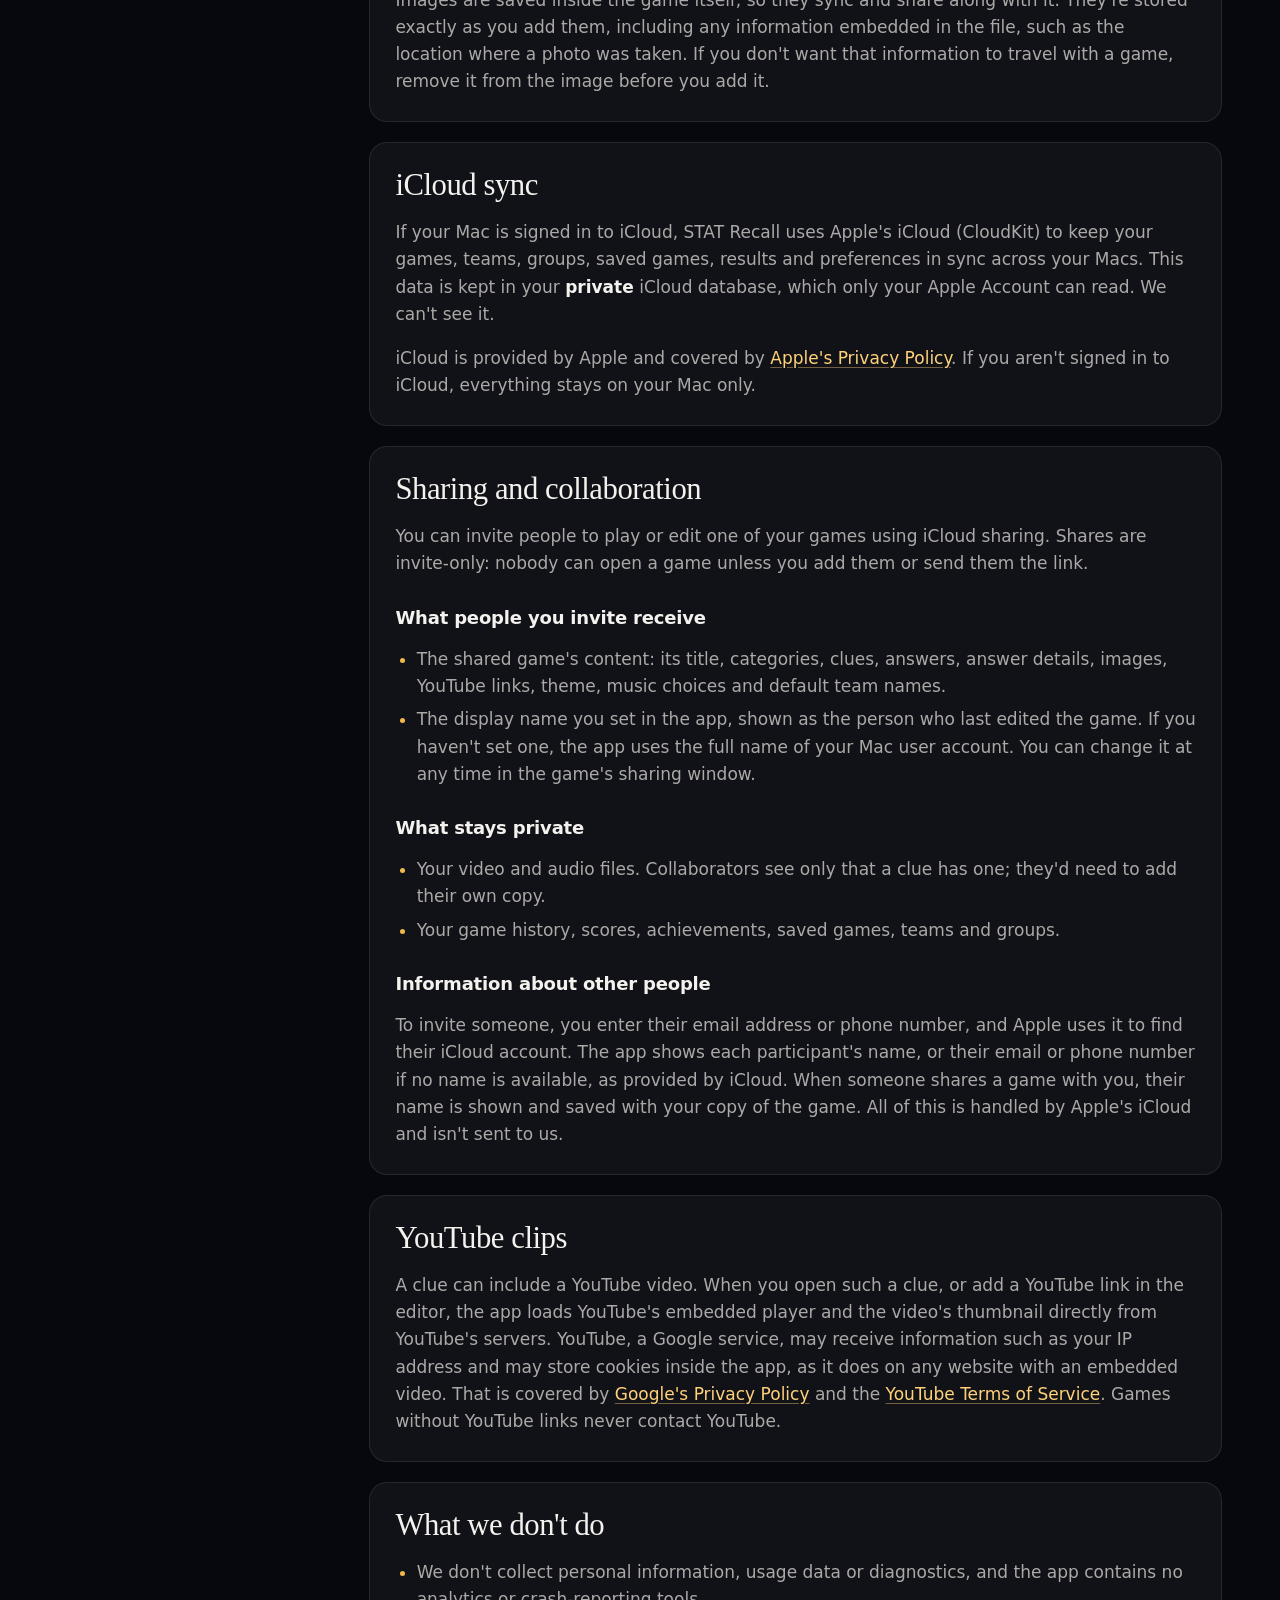
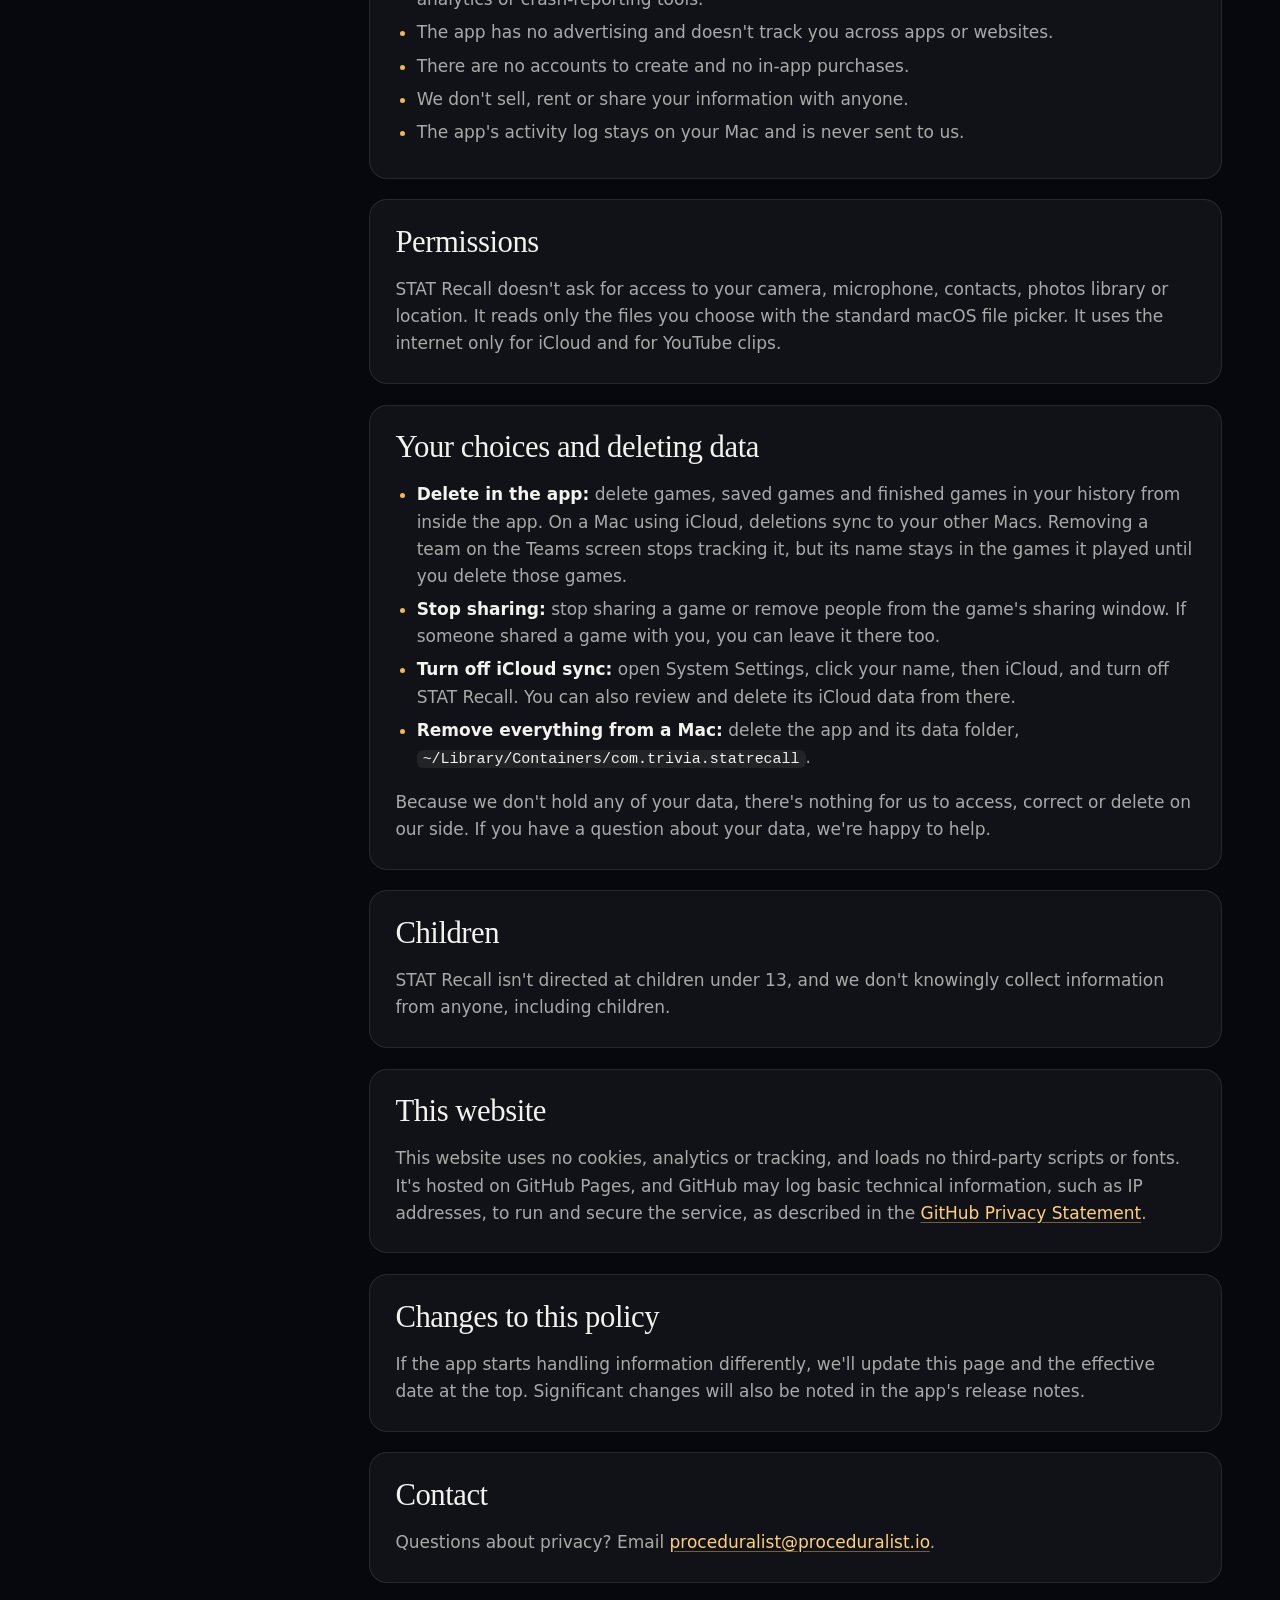
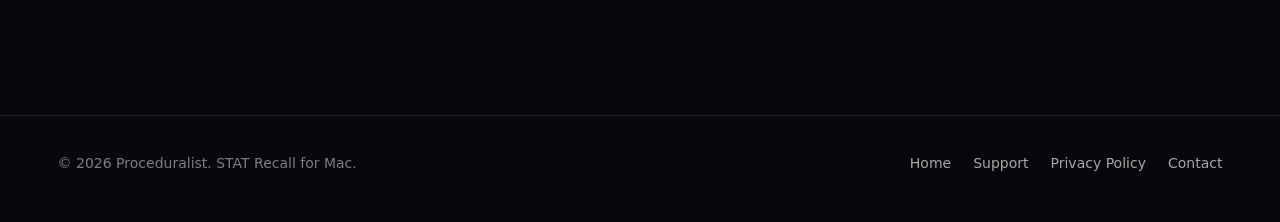
==== commit 037a5635: "Add files via upload" ====
--- a/privacy.html
+++ b/privacy.html
@@ -33,17 +33,17 @@
     </div>
 
     <div class="wrap">
-      <article class="doc">
-        <div class="panel summary-box">
-          <strong>The short version</strong>
-          <ul>
-            <li>We, the developer, don't collect, receive, sell or share any of your personal information.</li>
-            <li>Your games, teams and scores are stored on your Mac. If you use iCloud, Apple syncs them through your private iCloud account, which we can't access.</li>
-            <li>When you share a game, the people you invite get that game's content and the display name you've chosen.</li>
-            <li>If a clue includes a YouTube link, the video loads from YouTube, which is run by Google.</li>
-          </ul>
-        </div>
+      <div class="panel summary-box">
+        <strong>The short version</strong>
+        <ul>
+          <li>We, the developer, don't collect, receive, sell or share any of your personal information.</li>
+          <li>Your games, teams and scores are stored on your Mac. If you use iCloud, Apple syncs them through your private iCloud account, which we can't access.</li>
+          <li>When you share a game, the people you invite get that game's content and the display name you've chosen.</li>
+          <li>If a clue includes a YouTube link, the video loads from YouTube, which is run by Google.</li>
+        </ul>
+      </div>
 
+      <div class="doc-layout">
         <nav class="panel toc" aria-label="On this page">
           <strong>On this page</strong>
           <ol>
@@ -61,80 +61,94 @@
             <li><a href="#contact">Contact</a></li>
           </ol>
         </nav>
+        <article class="doc doc-cards">
+          <section class="panel doc-card" id="who">
+            <h2>Who we are</h2>
+            <p>STAT Recall is a Mac app for building and hosting quiz-show style trivia games. It is published by Proceduralist (“we”, “us”). This policy explains what information the app handles, where it goes and the choices you have.</p>
+          </section>
+          <section class="panel doc-card" id="stored">
+            <h2>What the app stores</h2>
+            <p>To work, STAT Recall saves the things you create and the results of the games you play:</p>
+            <ul>
+              <li><strong>Games:</strong> titles, categories, clues, answers, answer details, point values, Double Wager settings, themes and music choices.</li>
+              <li><strong>Clue media:</strong> images you add, YouTube links, and references to the video and audio files you attach.</li>
+              <li><strong>Teams and groups:</strong> team names, icons and colors, and the groups you organize them into.</li>
+              <li><strong>Game results:</strong> saved games in progress, finished games with their dates, teams and scores, and the achievements calculated from them.</li>
+              <li><strong>Preferences:</strong> settings such as Hard Mode, the clue timer, music on or off and music volume.</li>
+            </ul>
+            <p>This information is stored on your Mac. It's never sent to us.</p>
 
-        <h2 id="who">Who we are</h2>
-        <p>STAT Recall is a Mac app for building and hosting quiz-show style trivia games. It is published by Proceduralist (“we”, “us”). This policy explains what information the app handles, where it goes and the choices you have.</p>
-
-        <h2 id="stored">What the app stores</h2>
-        <p>To work, STAT Recall saves the things you create and the results of the games you play:</p>
-        <ul>
-          <li><strong>Games:</strong> titles, categories, clues, answers, answer details, point values, Double Wager settings, themes and music choices.</li>
-          <li><strong>Clue media:</strong> images you add, YouTube links, and references to the video and audio files you attach.</li>
-          <li><strong>Teams and groups:</strong> team names, icons and colors, and the groups you organize them into.</li>
-          <li><strong>Game results:</strong> saved games in progress, finished games with their dates, teams and scores, and the achievements calculated from them.</li>
-          <li><strong>Preferences:</strong> settings such as Hard Mode, the clue timer, music on or off and music volume.</li>
-        </ul>
-        <p>This information is stored on your Mac. It's never sent to us.</p>
-
-        <h3>Media files</h3>
-        <p>Video, audio and music files you add are copied into the app's private folder on your Mac. They stay on that Mac. They aren't uploaded to iCloud and aren't sent to anyone you share a game with.</p>
-        <p>Images are saved inside the game itself, so they sync and share along with it. They're stored exactly as you add them, including any information embedded in the file, such as the location where a photo was taken. If you don't want that information to travel with a game, remove it from the image before you add it.</p>
-
-        <h2 id="icloud">iCloud sync</h2>
-        <p>If your Mac is signed in to iCloud, STAT Recall uses Apple's iCloud (CloudKit) to keep your games, teams, groups, saved games, results and preferences in sync across your Macs. This data is kept in your <strong>private</strong> iCloud database, which only your Apple Account can read. We can't see it.</p>
-        <p>iCloud is provided by Apple and covered by <a href="https://www.apple.com/legal/privacy/" rel="noopener">Apple's Privacy Policy</a>. If you aren't signed in to iCloud, everything stays on your Mac only.</p>
-
-        <h2 id="sharing">Sharing and collaboration</h2>
-        <p>You can invite people to play or edit one of your games using iCloud sharing. Shares are invite-only: nobody can open a game unless you add them or send them the link.</p>
-        <h3>What people you invite receive</h3>
-        <ul>
-          <li>The shared game's content: its title, categories, clues, answers, answer details, images, YouTube links, theme, music choices and default team names.</li>
-          <li>The display name you set in the app, shown as the person who last edited the game. If you haven't set one, the app uses the full name of your Mac user account. You can change it at any time in the game's sharing window.</li>
-        </ul>
-        <h3>What stays private</h3>
-        <ul>
-          <li>Your video and audio files. Collaborators see only that a clue has one; they'd need to add their own copy.</li>
-          <li>Your game history, scores, achievements, saved games, teams and groups.</li>
-        </ul>
-        <h3>Information about other people</h3>
-        <p>To invite someone, you enter their email address or phone number, and Apple uses it to find their iCloud account. The app shows each participant's name, or their email or phone number if no name is available, as provided by iCloud. When someone shares a game with you, their name is shown and saved with your copy of the game. All of this is handled by Apple's iCloud and isn't sent to us.</p>
-
-        <h2 id="youtube">YouTube clips</h2>
-        <p>A clue can include a YouTube video. When you open such a clue, or add a YouTube link in the editor, the app loads YouTube's embedded player and the video's thumbnail directly from YouTube's servers. YouTube, a Google service, may receive information such as your IP address and may store cookies inside the app, as it does on any website with an embedded video. That is covered by <a href="https://policies.google.com/privacy" rel="noopener">Google's Privacy Policy</a> and the <a href="https://www.youtube.com/t/terms" rel="noopener">YouTube Terms of Service</a>. Games without YouTube links never contact YouTube.</p>
-
-        <h2 id="not-collected">What we don't do</h2>
-        <ul>
-          <li>We don't collect personal information, usage data or diagnostics, and the app contains no analytics or crash-reporting tools.</li>
-          <li>The app has no advertising and doesn't track you across apps or websites.</li>
-          <li>There are no accounts to create and no in-app purchases.</li>
-          <li>We don't sell, rent or share your information with anyone.</li>
-          <li>The app's activity log stays on your Mac and is never sent to us.</li>
-        </ul>
-
-        <h2 id="permissions">Permissions</h2>
-        <p>STAT Recall doesn't ask for access to your camera, microphone, contacts, photos library or location. It reads only the files you choose with the standard macOS file picker. It uses the internet only for iCloud and for YouTube clips.</p>
-
-        <h2 id="control">Your choices and deleting data</h2>
-        <ul>
-          <li><strong>Delete in the app:</strong> delete games, saved games and finished games in your history from inside the app. On a Mac using iCloud, deletions sync to your other Macs. Removing a team on the Teams screen stops tracking it, but its name stays in the games it played until you delete those games.</li>
-          <li><strong>Stop sharing:</strong> stop sharing a game or remove people from the game's sharing window. If someone shared a game with you, you can leave it there too.</li>
-          <li><strong>Turn off iCloud sync:</strong> open System Settings, click your name, then iCloud, and turn off STAT Recall. You can also review and delete its iCloud data from there.</li>
-          <li><strong>Remove everything from a Mac:</strong> delete the app and its data folder, <code>~/Library/Containers/com.trivia.statrecall</code>.</li>
-        </ul>
-        <p>Because we don't hold any of your data, there's nothing for us to access, correct or delete on our side. If you have a question about your data, we're happy to help.</p>
-
-        <h2 id="children">Children</h2>
-        <p>STAT Recall isn't directed at children under 13, and we don't knowingly collect information from anyone, including children.</p>
-
-        <h2 id="website">This website</h2>
-        <p>This website uses no cookies, analytics or tracking, and loads no third-party scripts or fonts. It's hosted on GitHub Pages, and GitHub may log basic technical information, such as IP addresses, to run and secure the service, as described in the <a href="https://docs.github.com/site-policy/privacy-policies/github-general-privacy-statement" rel="noopener">GitHub Privacy Statement</a>.</p>
-
-        <h2 id="changes">Changes to this policy</h2>
-        <p>If the app starts handling information differently, we'll update this page and the effective date at the top. Significant changes will also be noted in the app's release notes.</p>
-
-        <h2 id="contact">Contact</h2>
-        <p>Questions about privacy? Email <a href="mailto:proceduralist@proceduralist.io">proceduralist@proceduralist.io</a>.</p>
-      </article>
+            <h3>Media files</h3>
+            <p>Video, audio and music files you add are copied into the app's private folder on your Mac. They stay on that Mac. They aren't uploaded to iCloud and aren't sent to anyone you share a game with.</p>
+            <p>Images are saved inside the game itself, so they sync and share along with it. They're stored exactly as you add them, including any information embedded in the file, such as the location where a photo was taken. If you don't want that information to travel with a game, remove it from the image before you add it.</p>
+          </section>
+          <section class="panel doc-card" id="icloud">
+            <h2>iCloud sync</h2>
+            <p>If your Mac is signed in to iCloud, STAT Recall uses Apple's iCloud (CloudKit) to keep your games, teams, groups, saved games, results and preferences in sync across your Macs. This data is kept in your <strong>private</strong> iCloud database, which only your Apple Account can read. We can't see it.</p>
+            <p>iCloud is provided by Apple and covered by <a href="https://www.apple.com/legal/privacy/" rel="noopener">Apple's Privacy Policy</a>. If you aren't signed in to iCloud, everything stays on your Mac only.</p>
+          </section>
+          <section class="panel doc-card" id="sharing">
+            <h2>Sharing and collaboration</h2>
+            <p>You can invite people to play or edit one of your games using iCloud sharing. Shares are invite-only: nobody can open a game unless you add them or send them the link.</p>
+            <h3>What people you invite receive</h3>
+            <ul>
+              <li>The shared game's content: its title, categories, clues, answers, answer details, images, YouTube links, theme, music choices and default team names.</li>
+              <li>The display name you set in the app, shown as the person who last edited the game. If you haven't set one, the app uses the full name of your Mac user account. You can change it at any time in the game's sharing window.</li>
+            </ul>
+            <h3>What stays private</h3>
+            <ul>
+              <li>Your video and audio files. Collaborators see only that a clue has one; they'd need to add their own copy.</li>
+              <li>Your game history, scores, achievements, saved games, teams and groups.</li>
+            </ul>
+            <h3>Information about other people</h3>
+            <p>To invite someone, you enter their email address or phone number, and Apple uses it to find their iCloud account. The app shows each participant's name, or their email or phone number if no name is available, as provided by iCloud. When someone shares a game with you, their name is shown and saved with your copy of the game. All of this is handled by Apple's iCloud and isn't sent to us.</p>
+          </section>
+          <section class="panel doc-card" id="youtube">
+            <h2>YouTube clips</h2>
+            <p>A clue can include a YouTube video. When you open such a clue, or add a YouTube link in the editor, the app loads YouTube's embedded player and the video's thumbnail directly from YouTube's servers. YouTube, a Google service, may receive information such as your IP address and may store cookies inside the app, as it does on any website with an embedded video. That is covered by <a href="https://policies.google.com/privacy" rel="noopener">Google's Privacy Policy</a> and the <a href="https://www.youtube.com/t/terms" rel="noopener">YouTube Terms of Service</a>. Games without YouTube links never contact YouTube.</p>
+          </section>
+          <section class="panel doc-card" id="not-collected">
+            <h2>What we don't do</h2>
+            <ul>
+              <li>We don't collect personal information, usage data or diagnostics, and the app contains no analytics or crash-reporting tools.</li>
+              <li>The app has no advertising and doesn't track you across apps or websites.</li>
+              <li>There are no accounts to create and no in-app purchases.</li>
+              <li>We don't sell, rent or share your information with anyone.</li>
+              <li>The app's activity log stays on your Mac and is never sent to us.</li>
+            </ul>
+          </section>
+          <section class="panel doc-card" id="permissions">
+            <h2>Permissions</h2>
+            <p>STAT Recall doesn't ask for access to your camera, microphone, contacts, photos library or location. It reads only the files you choose with the standard macOS file picker. It uses the internet only for iCloud and for YouTube clips.</p>
+          </section>
+          <section class="panel doc-card" id="control">
+            <h2>Your choices and deleting data</h2>
+            <ul>
+              <li><strong>Delete in the app:</strong> delete games, saved games and finished games in your history from inside the app. On a Mac using iCloud, deletions sync to your other Macs. Removing a team on the Teams screen stops tracking it, but its name stays in the games it played until you delete those games.</li>
+              <li><strong>Stop sharing:</strong> stop sharing a game or remove people from the game's sharing window. If someone shared a game with you, you can leave it there too.</li>
+              <li><strong>Turn off iCloud sync:</strong> open System Settings, click your name, then iCloud, and turn off STAT Recall. You can also review and delete its iCloud data from there.</li>
+              <li><strong>Remove everything from a Mac:</strong> delete the app and its data folder, <code>~/Library/Containers/com.trivia.statrecall</code>.</li>
+            </ul>
+            <p>Because we don't hold any of your data, there's nothing for us to access, correct or delete on our side. If you have a question about your data, we're happy to help.</p>
+          </section>
+          <section class="panel doc-card" id="children">
+            <h2>Children</h2>
+            <p>STAT Recall isn't directed at children under 13, and we don't knowingly collect information from anyone, including children.</p>
+          </section>
+          <section class="panel doc-card" id="website">
+            <h2>This website</h2>
+            <p>This website uses no cookies, analytics or tracking, and loads no third-party scripts or fonts. It's hosted on GitHub Pages, and GitHub may log basic technical information, such as IP addresses, to run and secure the service, as described in the <a href="https://docs.github.com/site-policy/privacy-policies/github-general-privacy-statement" rel="noopener">GitHub Privacy Statement</a>.</p>
+          </section>
+          <section class="panel doc-card" id="changes">
+            <h2>Changes to this policy</h2>
+            <p>If the app starts handling information differently, we'll update this page and the effective date at the top. Significant changes will also be noted in the app's release notes.</p>
+          </section>
+          <section class="panel doc-card" id="contact">
+            <h2>Contact</h2>
+            <p>Questions about privacy? Email <a href="mailto:proceduralist@proceduralist.io">proceduralist@proceduralist.io</a>.</p>
+          </section>
+        </article>
+      </div>
     </div>
   </main>
 
--- a/styles.css
+++ b/styles.css
@@ -40,8 +40,10 @@
   --radius-s: 12px;
   --radius-m: 18px;
   --radius-l: 28px;
-  --gutter: clamp(16px, 4vw, 40px);
-  --max: 1160px;
+  /* Pages fill the window; --max only stops lines from running on forever on very
+     large displays. */
+  --gutter: clamp(16px, 4.5vw, 88px);
+  --max: 2560px;
 
   color-scheme: dark;
 }
@@ -62,7 +64,7 @@
   background: var(--ink);
   color: var(--ivory);
   font-family: var(--font-text);
-  font-size: 17px;
+  font-size: clamp(17px, 0.95vw, 19px);
   line-height: 1.6;
   -webkit-font-smoothing: antialiased;
   overflow-x: hidden;
@@ -220,25 +222,25 @@
 }
 
 h1 {
-  font-size: clamp(42px, 7vw, 76px);
+  font-size: clamp(42px, 5.2vw, 96px);
 }
 
 h2 {
-  font-size: clamp(32px, 4.6vw, 50px);
+  font-size: clamp(32px, 3.6vw, 60px);
 }
 
 h3 {
   font-family: var(--font-text);
   font-weight: 650;
-  font-size: 18px;
+  font-size: clamp(18px, 1.1vw, 22px);
   letter-spacing: -0.01em;
   line-height: 1.3;
 }
 
 .lede {
-  font-size: clamp(18px, 2.1vw, 21px);
-  color: var(--text-2);
-  max-width: 40em;
+  font-size: clamp(18px, 1.5vw, 23px);
+  color: var(--text-2);
+  max-width: 46em;
   margin: 20px 0 0;
 }
 
@@ -313,8 +315,26 @@
 }
 
 .section-head {
-  max-width: 44em;
-  margin-bottom: clamp(32px, 5vw, 56px);
+  margin-bottom: clamp(32px, 5vw, 64px);
+}
+
+/* Wide screens: title on the left, introduction on the right, so the header spans the page */
+@media (min-width: 1100px) {
+  .section-head {
+    display: grid;
+    grid-template-columns: minmax(0, 1fr) minmax(0, 1fr);
+    column-gap: clamp(40px, 5vw, 96px);
+  }
+  .section-head > .eyebrow,
+  .section-head > h2 {
+    grid-column: 1;
+  }
+  .section-head > .lede {
+    grid-column: 2;
+    grid-row: 1 / span 2;
+    align-self: end;
+    margin: 0;
+  }
 }
 
 .divider {
@@ -353,7 +373,13 @@
 
 @media (min-width: 980px) {
   .hero-grid {
-    grid-template-columns: minmax(0, 0.9fr) minmax(0, 1.1fr);
+    grid-template-columns: minmax(0, 0.85fr) minmax(0, 1.15fr);
+  }
+}
+
+@media (min-width: 1440px) {
+  .hero-grid {
+    grid-template-columns: minmax(0, 1fr) minmax(0, 1fr);
   }
 }
 
@@ -374,8 +400,8 @@
 .board-title {
   font-family: var(--font-display);
   text-align: center;
-  font-size: clamp(18px, 2.6vw, 28px);
-  margin: 2px 0 clamp(10px, 1.6vw, 16px);
+  font-size: clamp(18px, 2.1vw, 38px);
+  margin: 2px 0 clamp(10px, 1.6vw, 22px);
 }
 
 .board-grid {
@@ -390,7 +416,7 @@
   justify-content: center;
   text-align: center;
   min-height: 2.6em;
-  font-size: clamp(8px, 1.05vw, 11.5px);
+  font-size: clamp(8px, 0.85vw, 15px);
   font-weight: 700;
   letter-spacing: 0.08em;
   text-transform: uppercase;
@@ -407,7 +433,7 @@
   border: 1px solid rgba(255, 255, 255, 0.08);
   font-family: var(--font-rounded);
   font-weight: 800;
-  font-size: clamp(13px, 2.3vw, 26px);
+  font-size: clamp(13px, 1.9vw, 38px);
   color: var(--gold);
   text-shadow: 0 1px 10px rgba(242, 184, 75, 0.35);
 }
@@ -422,15 +448,15 @@
   display: flex;
   justify-content: center;
   flex-wrap: wrap;
-  gap: 8px;
+  gap: clamp(8px, 0.7vw, 14px);
   margin: clamp(12px, 2vw, 20px) auto 0;
 }
 
 .dock-team {
   display: flex;
   align-items: center;
-  gap: 8px;
-  padding: 6px 14px 6px 6px;
+  gap: clamp(8px, 0.6vw, 12px);
+  padding: clamp(6px, 0.45vw, 9px) clamp(14px, 1vw, 20px) clamp(6px, 0.45vw, 9px) clamp(6px, 0.45vw, 9px);
   border-radius: 999px;
   background: rgba(255, 255, 255, 0.06);
   border: 1px solid var(--hairline);
@@ -446,10 +472,10 @@
   display: grid;
   place-items: center;
   flex-shrink: 0;
-  width: 32px;
-  height: 32px;
+  width: clamp(32px, 2.4vw, 46px);
+  height: clamp(32px, 2.4vw, 46px);
   border-radius: 50%;
-  font-size: 17px;
+  font-size: clamp(17px, 1.25vw, 24px);
   line-height: 1;
   background: var(--c, var(--emerald));
   box-shadow: inset 0 1px 0 rgba(255, 255, 255, 0.35), 0 4px 14px color-mix(in srgb, var(--c, var(--emerald)) 45%, transparent);
@@ -462,7 +488,7 @@
 }
 
 .dock-name {
-  font-size: 11px;
+  font-size: clamp(11px, 0.75vw, 14px);
   color: var(--text-2);
   line-height: 1.1;
 }
@@ -470,12 +496,12 @@
 .dock-score {
   font-family: var(--font-rounded);
   font-weight: 800;
-  font-size: 15px;
+  font-size: clamp(15px, 1.1vw, 21px);
   line-height: 1.15;
 }
 
 .up-chip {
-  font-size: 8.5px;
+  font-size: clamp(8.5px, 0.55vw, 11px);
   font-weight: 800;
   letter-spacing: 0.12em;
   color: var(--on-gold);
@@ -506,12 +532,24 @@
 
 .feature-grid {
   display: grid;
-  grid-template-columns: repeat(auto-fill, minmax(min(100%, 300px), 1fr));
-  gap: 16px;
+  grid-template-columns: minmax(0, 1fr);
+  gap: clamp(14px, 1.4vw, 24px);
+}
+
+@media (min-width: 700px) {
+  .feature-grid {
+    grid-template-columns: repeat(2, minmax(0, 1fr));
+  }
+}
+
+@media (min-width: 1100px) {
+  .feature-grid {
+    grid-template-columns: repeat(3, minmax(0, 1fr));
+  }
 }
 
 .feature {
-  padding: 26px 24px 24px;
+  padding: clamp(24px, 2vw, 36px);
 }
 
 .feature-icon {
@@ -534,24 +572,36 @@
 .feature p {
   margin: 8px 0 0;
   color: var(--text-2);
-  font-size: 15.5px;
+  font-size: clamp(15.5px, 0.9vw, 18px);
 }
 
 /* ---------- Steps ---------- */
 
 .steps {
   display: grid;
-  grid-template-columns: repeat(auto-fit, minmax(min(100%, 230px), 1fr));
-  gap: 16px;
+  grid-template-columns: minmax(0, 1fr);
+  gap: clamp(14px, 1.4vw, 24px);
   counter-reset: step;
   list-style: none;
   padding: 0;
   margin: 0;
 }
 
+@media (min-width: 640px) {
+  .steps {
+    grid-template-columns: repeat(2, minmax(0, 1fr));
+  }
+}
+
+@media (min-width: 1100px) {
+  .steps {
+    grid-template-columns: repeat(4, minmax(0, 1fr));
+  }
+}
+
 .steps li {
   position: relative;
-  padding: 24px;
+  padding: clamp(24px, 2vw, 36px);
 }
 
 .steps li::before {
@@ -572,7 +622,7 @@
 .steps p {
   margin: 8px 0 0;
   color: var(--text-2);
-  font-size: 15.5px;
+  font-size: clamp(15.5px, 0.9vw, 18px);
 }
 
 /* ---------- Split feature rows ---------- */
@@ -658,7 +708,7 @@
   gap: 6px;
   padding: 6px 12px;
   border-radius: 999px;
-  font-size: 13.5px;
+  font-size: clamp(13.5px, 0.8vw, 16px);
   font-weight: 600;
   background: var(--panel-strong);
   border: 1px solid var(--hairline);
@@ -746,24 +796,36 @@
 
 .promise {
   display: grid;
-  grid-template-columns: repeat(auto-fit, minmax(min(100%, 220px), 1fr));
-  gap: 16px;
+  grid-template-columns: minmax(0, 1fr);
+  gap: clamp(14px, 1.4vw, 24px);
+}
+
+@media (min-width: 560px) {
+  .promise {
+    grid-template-columns: repeat(2, minmax(0, 1fr));
+  }
+}
+
+@media (min-width: 1000px) {
+  .promise {
+    grid-template-columns: repeat(4, minmax(0, 1fr));
+  }
 }
 
 .promise .panel {
-  padding: 22px 22px;
+  padding: clamp(22px, 1.8vw, 32px);
 }
 
 .promise strong {
   display: block;
-  font-size: 17px;
+  font-size: clamp(17px, 1vw, 20px);
   margin-bottom: 4px;
 }
 
 .promise p {
   margin: 0;
   color: var(--text-2);
-  font-size: 15px;
+  font-size: clamp(15px, 0.9vw, 17.5px);
 }
 
 /* CTA band */
@@ -794,15 +856,73 @@
   padding-bottom: clamp(24px, 4vw, 40px);
 }
 
-.doc {
-  max-width: 760px;
+/* Table of contents beside the content on wide screens, above it on narrow ones */
+.doc-layout {
+  display: grid;
+  grid-template-columns: minmax(0, 1fr);
+  gap: 32px;
+  margin-top: clamp(24px, 3vw, 40px);
   padding-bottom: clamp(64px, 9vw, 112px);
 }
 
+@media (min-width: 1100px) {
+  .doc-layout {
+    grid-template-columns: 260px minmax(0, 1fr);
+    gap: clamp(40px, 4vw, 72px);
+  }
+  .doc-layout > .toc {
+    position: sticky;
+    top: 88px;
+    align-self: start;
+    margin: 0;
+  }
+  .doc-layout > .toc ol {
+    columns: 1;
+  }
+}
+
 .doc h2 {
-  font-size: clamp(26px, 3.4vw, 34px);
+  font-size: clamp(26px, 2.4vw, 38px);
   margin: 56px 0 14px;
   scroll-margin-top: 88px;
+}
+
+.doc > :first-child,
+.doc > section:first-child > h2:first-child {
+  margin-top: 0;
+}
+
+.doc section {
+  scroll-margin-top: 88px;
+}
+
+/* Support topics aren't page sections, so they skip the big section padding */
+.doc section:not(.doc-card) {
+  padding: 0;
+}
+
+/* Privacy: each part of the policy is a card; two columns of cards on wide screens */
+.doc-cards {
+  columns: 2 520px;
+  column-gap: clamp(16px, 1.6vw, 28px);
+}
+
+.doc-card {
+  break-inside: avoid;
+  padding: clamp(22px, 2vw, 34px);
+  margin: 0 0 clamp(16px, 1.6vw, 28px);
+}
+
+.doc .doc-card h2 {
+  margin-top: 0;
+}
+
+.doc:not(.doc-cards) > .doc-card {
+  margin: 56px 0 0;
+}
+
+.doc-card > :last-child {
+  margin-bottom: 0;
 }
 
 .doc h3 {
@@ -827,22 +947,45 @@
   margin: 6px 0;
 }
 
+.doc code {
+  font-family: ui-monospace, "SF Mono", Menlo, Consolas, monospace;
+  font-size: 0.88em;
+  padding: 1px 6px;
+  border-radius: 6px;
+  background: rgba(255, 255, 255, 0.07);
+  color: var(--ivory);
+  overflow-wrap: anywhere;
+}
+
 .doc li::marker {
   color: var(--gold);
 }
 
 .summary-box {
-  padding: 22px 24px;
+  padding: clamp(22px, 2vw, 32px);
   margin-top: 8px;
 }
 
 .summary-box ul {
   margin: 10px 0 0;
+  padding-left: 1.25em;
+  columns: 2 420px;
+  column-gap: 48px;
+  color: var(--text-2);
+}
+
+.summary-box li {
+  margin: 6px 0;
+  break-inside: avoid;
+}
+
+.summary-box li::marker {
+  color: var(--gold);
 }
 
 .toc {
   padding: 18px 22px;
-  margin: 28px 0 0;
+  margin: 0;
 }
 
 .toc ol {
@@ -876,14 +1019,35 @@
 
 .contact-card {
   display: grid;
-  gap: 18px;
-  padding: clamp(22px, 3.5vw, 32px);
+  gap: 18px 56px;
+  padding: clamp(22px, 3vw, 40px);
   margin-top: 8px;
   background:
     radial-gradient(70% 90% at 0% 0%, rgba(242, 184, 75, 0.12), transparent 70%),
     var(--panel);
 }
 
+@media (min-width: 900px) {
+  .contact-card {
+    grid-template-columns: minmax(0, 1fr) minmax(0, 1fr);
+    align-items: center;
+  }
+}
+
+.contact-card ul {
+  margin: 10px 0 0;
+  padding-left: 1.25em;
+  color: var(--text-2);
+}
+
+.contact-card li {
+  margin: 6px 0;
+}
+
+.contact-card li::marker {
+  color: var(--gold);
+}
+
 .contact-card .email {
   font-family: var(--font-display);
   font-size: clamp(20px, 3.4vw, 30px);
@@ -899,9 +1063,12 @@
   color: var(--gold-light);
 }
 
+/* Support questions: two columns side by side on wide screens */
 .faq {
   display: grid;
-  gap: 10px;
+  grid-template-columns: repeat(auto-fill, minmax(min(100%, 480px), 1fr));
+  align-items: start;
+  gap: 12px;
   margin-top: 18px;
 }
 
@@ -966,22 +1133,29 @@
 }
 
 .shortcuts {
-  width: 100%;
-  border-collapse: collapse;
-  margin-top: 8px;
-  font-size: 15px;
-}
-
-.shortcuts td {
-  padding: 10px 0;
+  display: grid;
+  grid-template-columns: repeat(auto-fill, minmax(min(100%, 420px), 1fr));
+  column-gap: 48px;
+  margin: 8px 0 0;
+  font-size: clamp(15px, 0.9vw, 17px);
+}
+
+.shortcuts div {
+  display: flex;
+  justify-content: space-between;
+  align-items: baseline;
+  gap: 16px;
+  padding: 11px 0;
   border-bottom: 1px solid var(--hairline);
-  color: var(--text-2);
-  vertical-align: top;
-}
-
-.shortcuts td:last-child {
+}
+
+.shortcuts dt {
+  color: var(--text-2);
+}
+
+.shortcuts dd {
+  margin: 0;
   text-align: right;
-  padding-left: 16px;
 }
 
 /* ---------- Footer ---------- */
